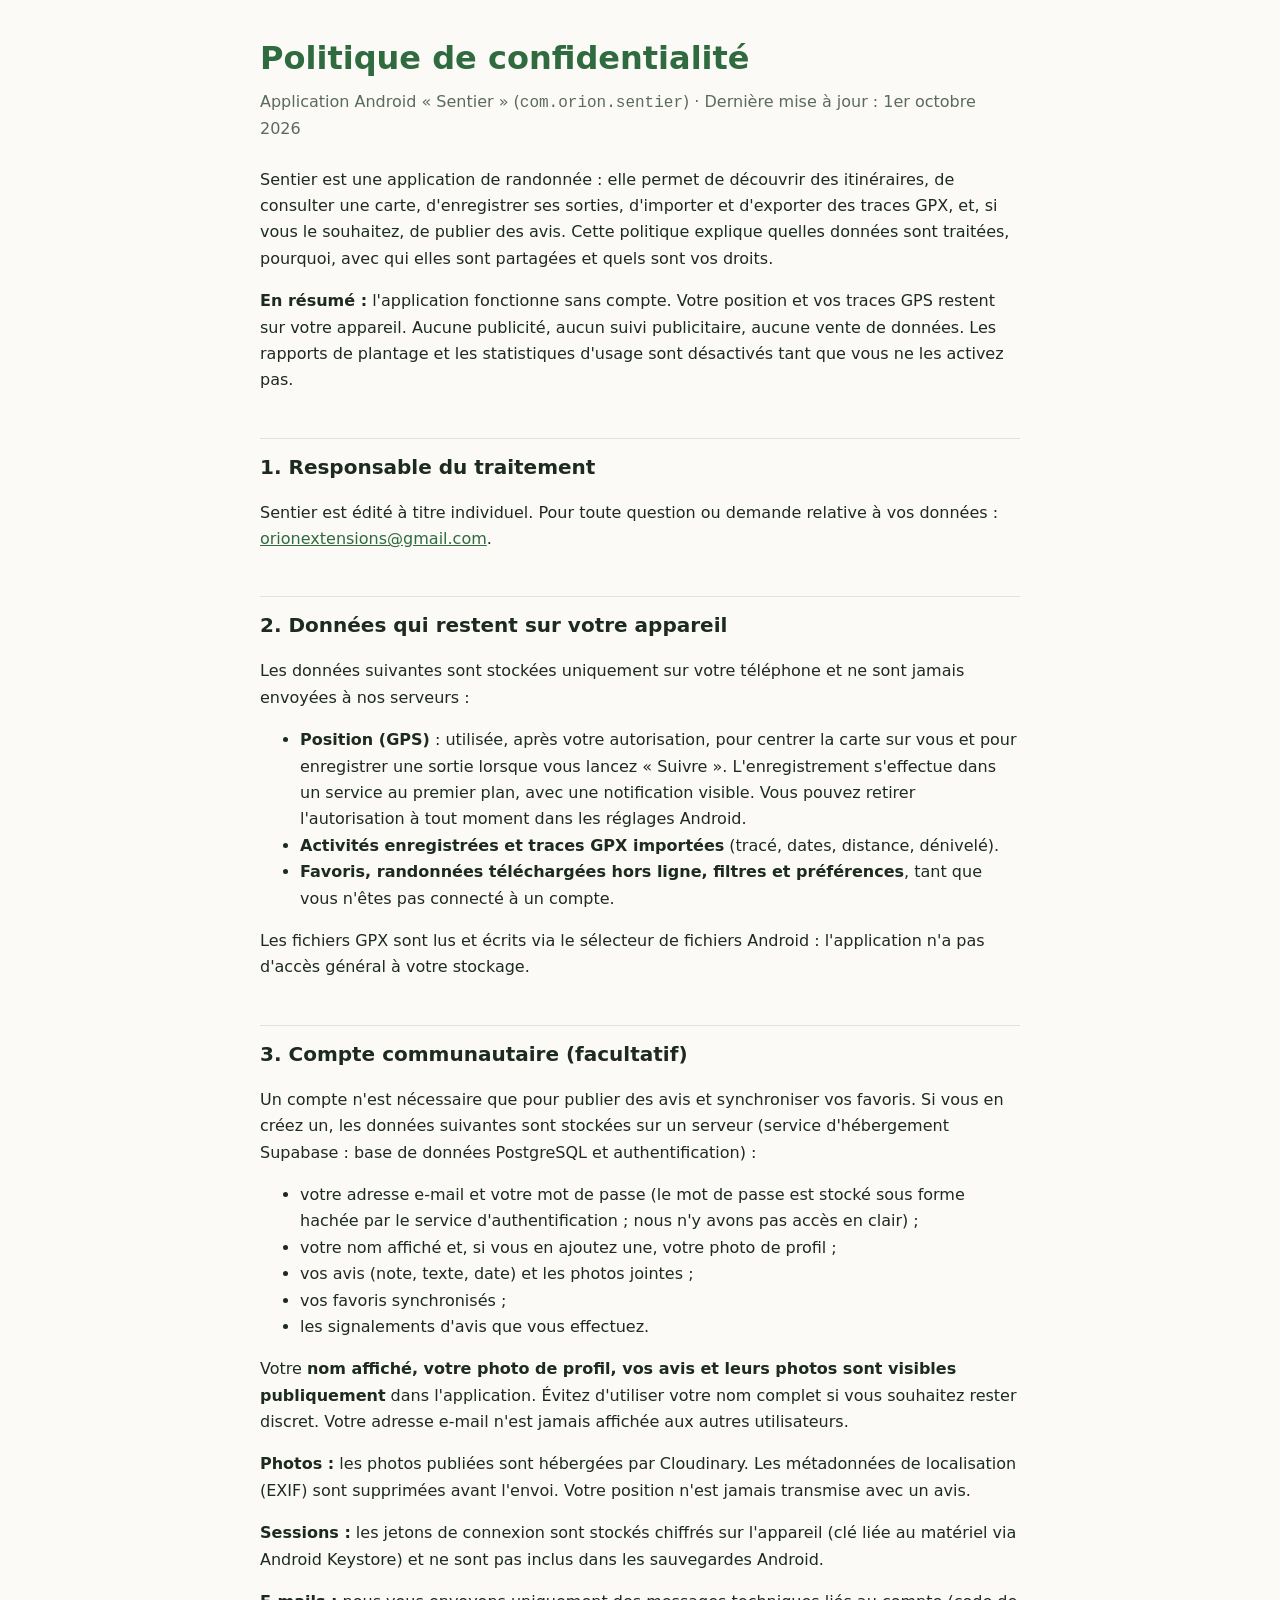
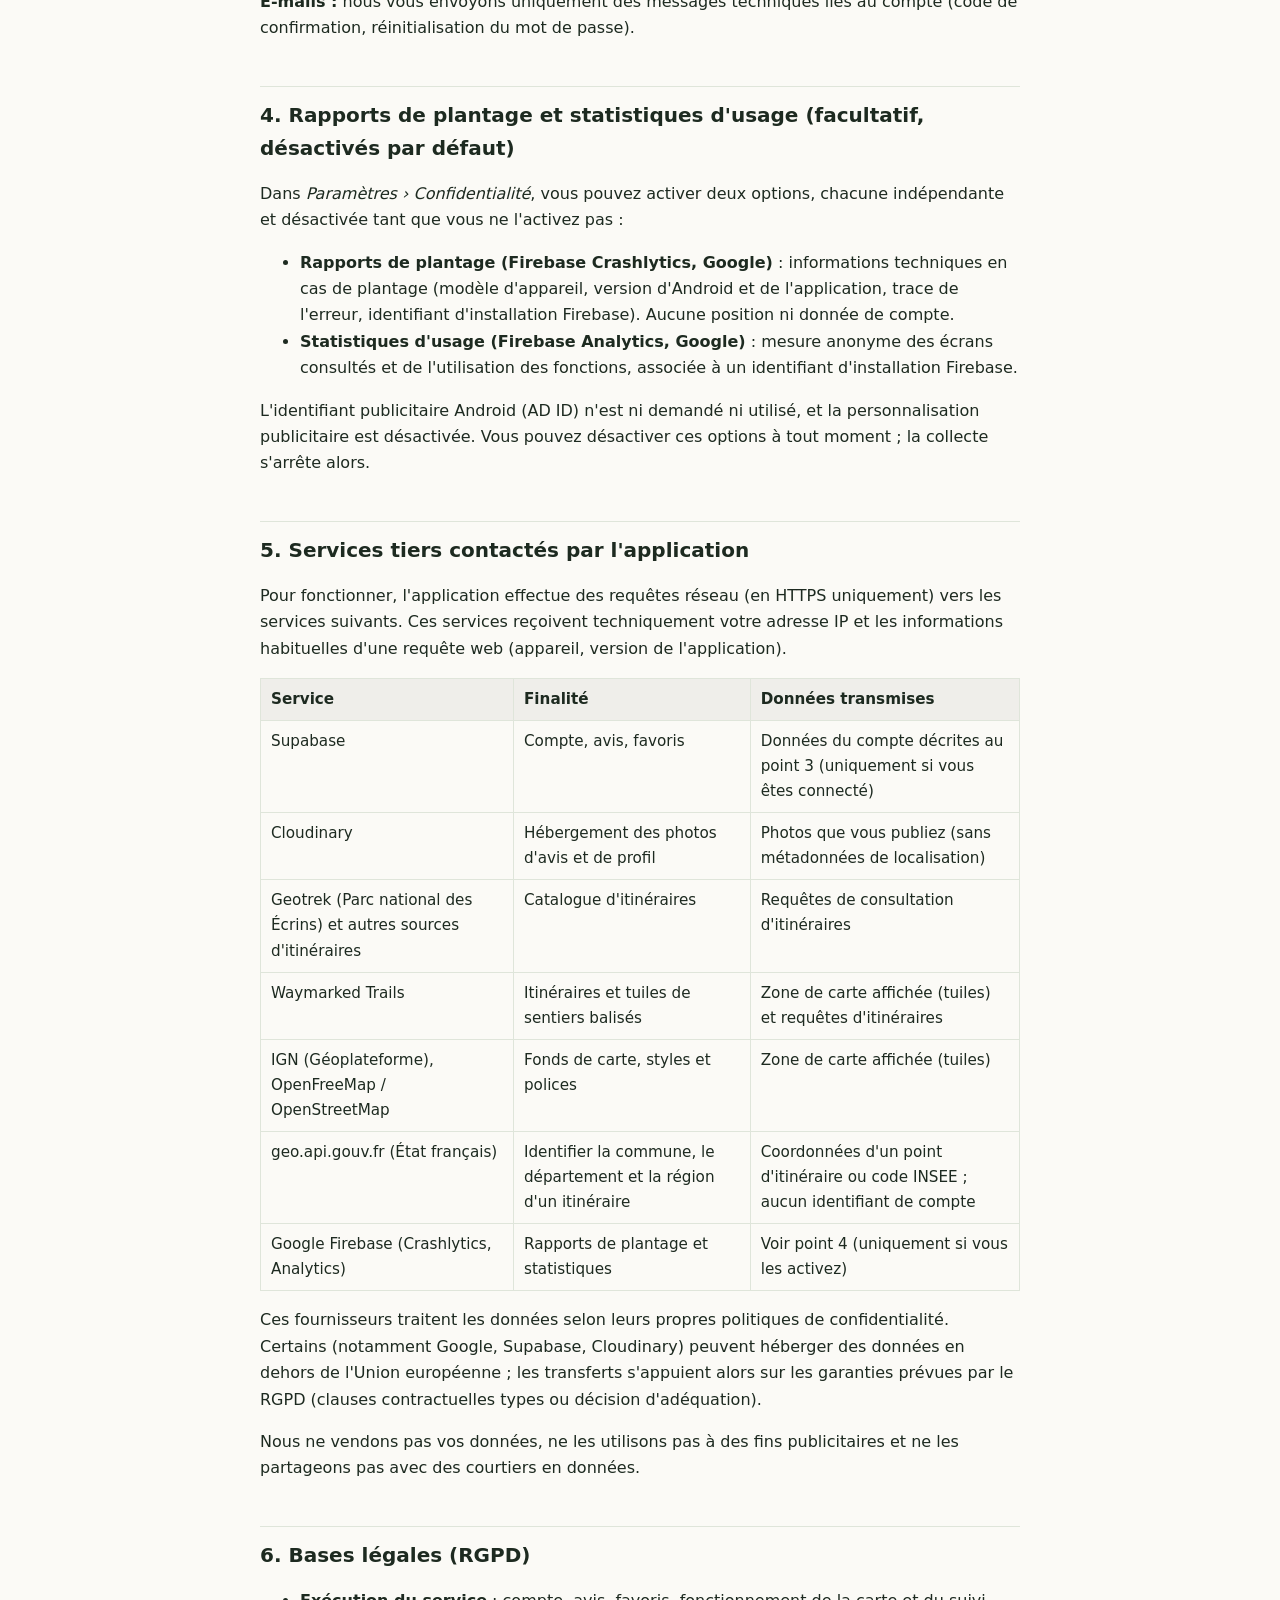
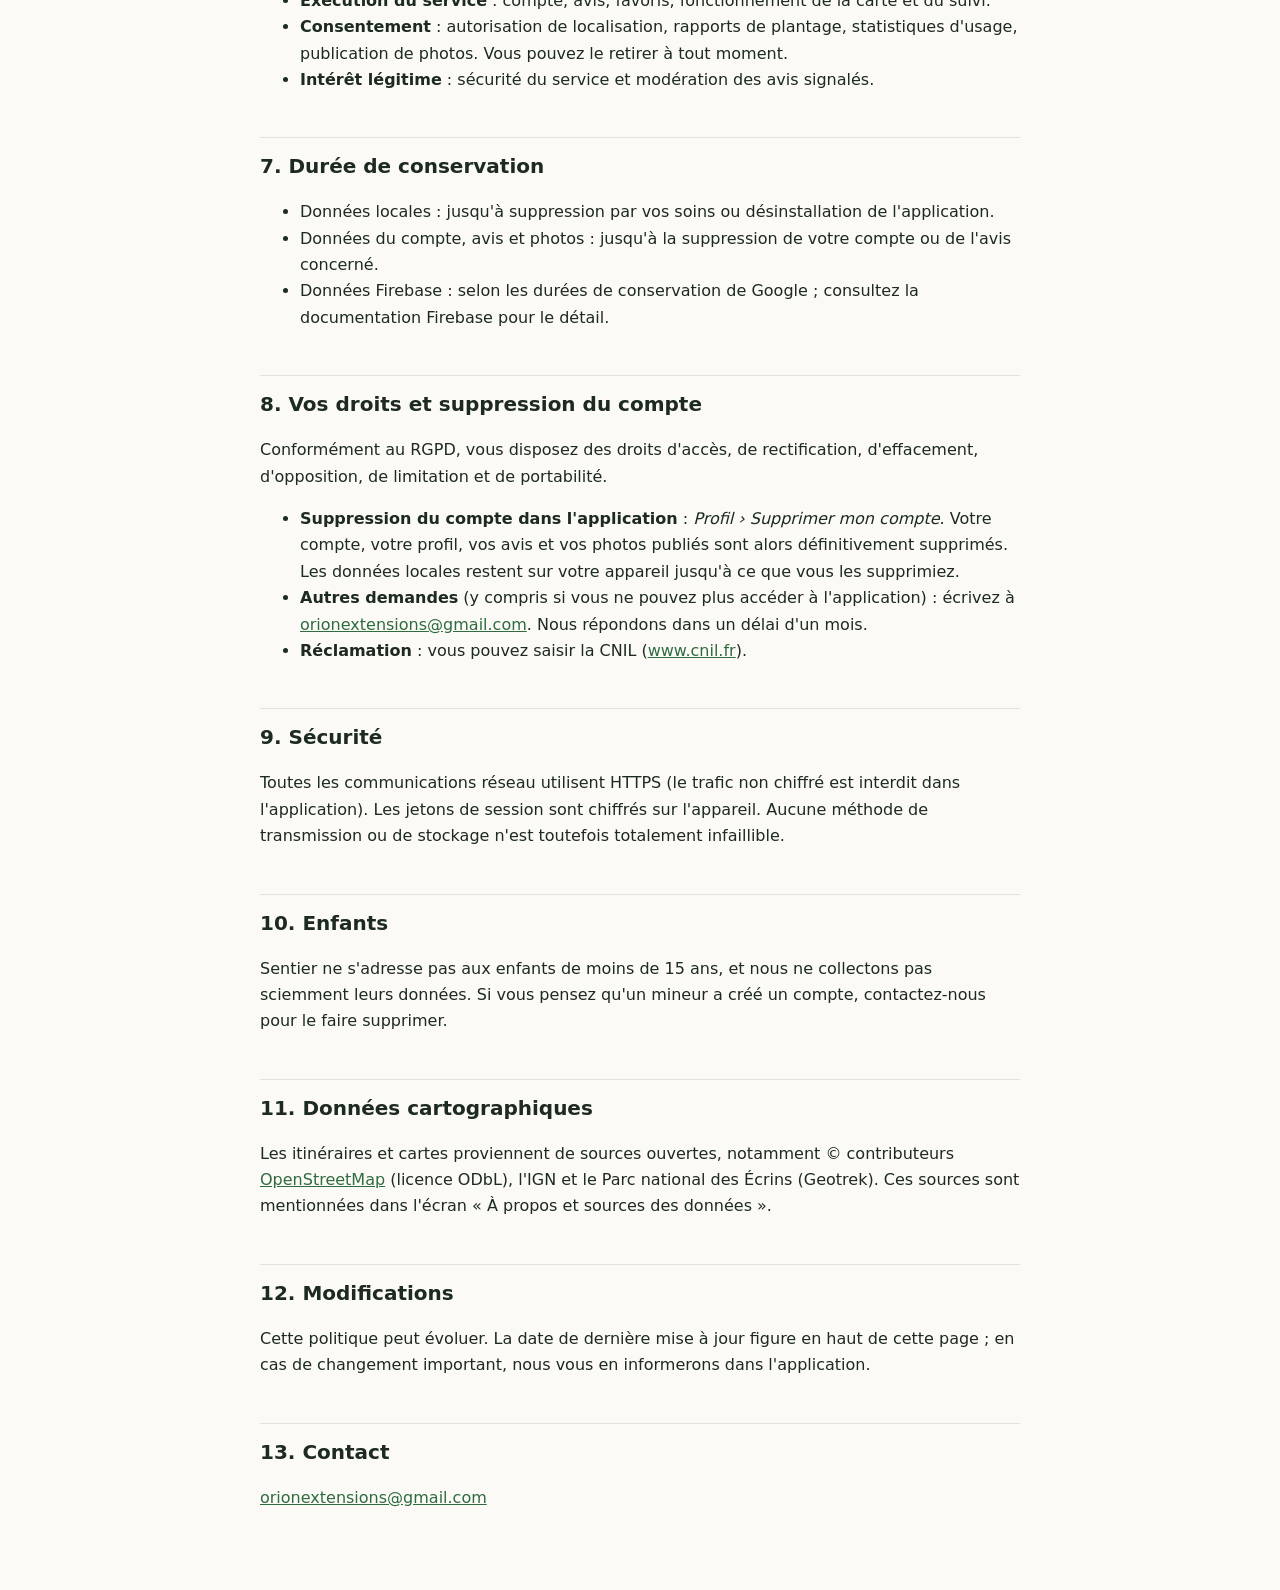
==== index.html @ d06ec228 "Add privacy policy" ====
<!doctype html>
<html lang="fr"><head><meta charset="utf-8"><meta http-equiv="refresh" content="0; url=privacy.html"><title>Sentier</title></head>
<body><a href="privacy.html">Politique de confidentialité de Sentier</a></body></html>
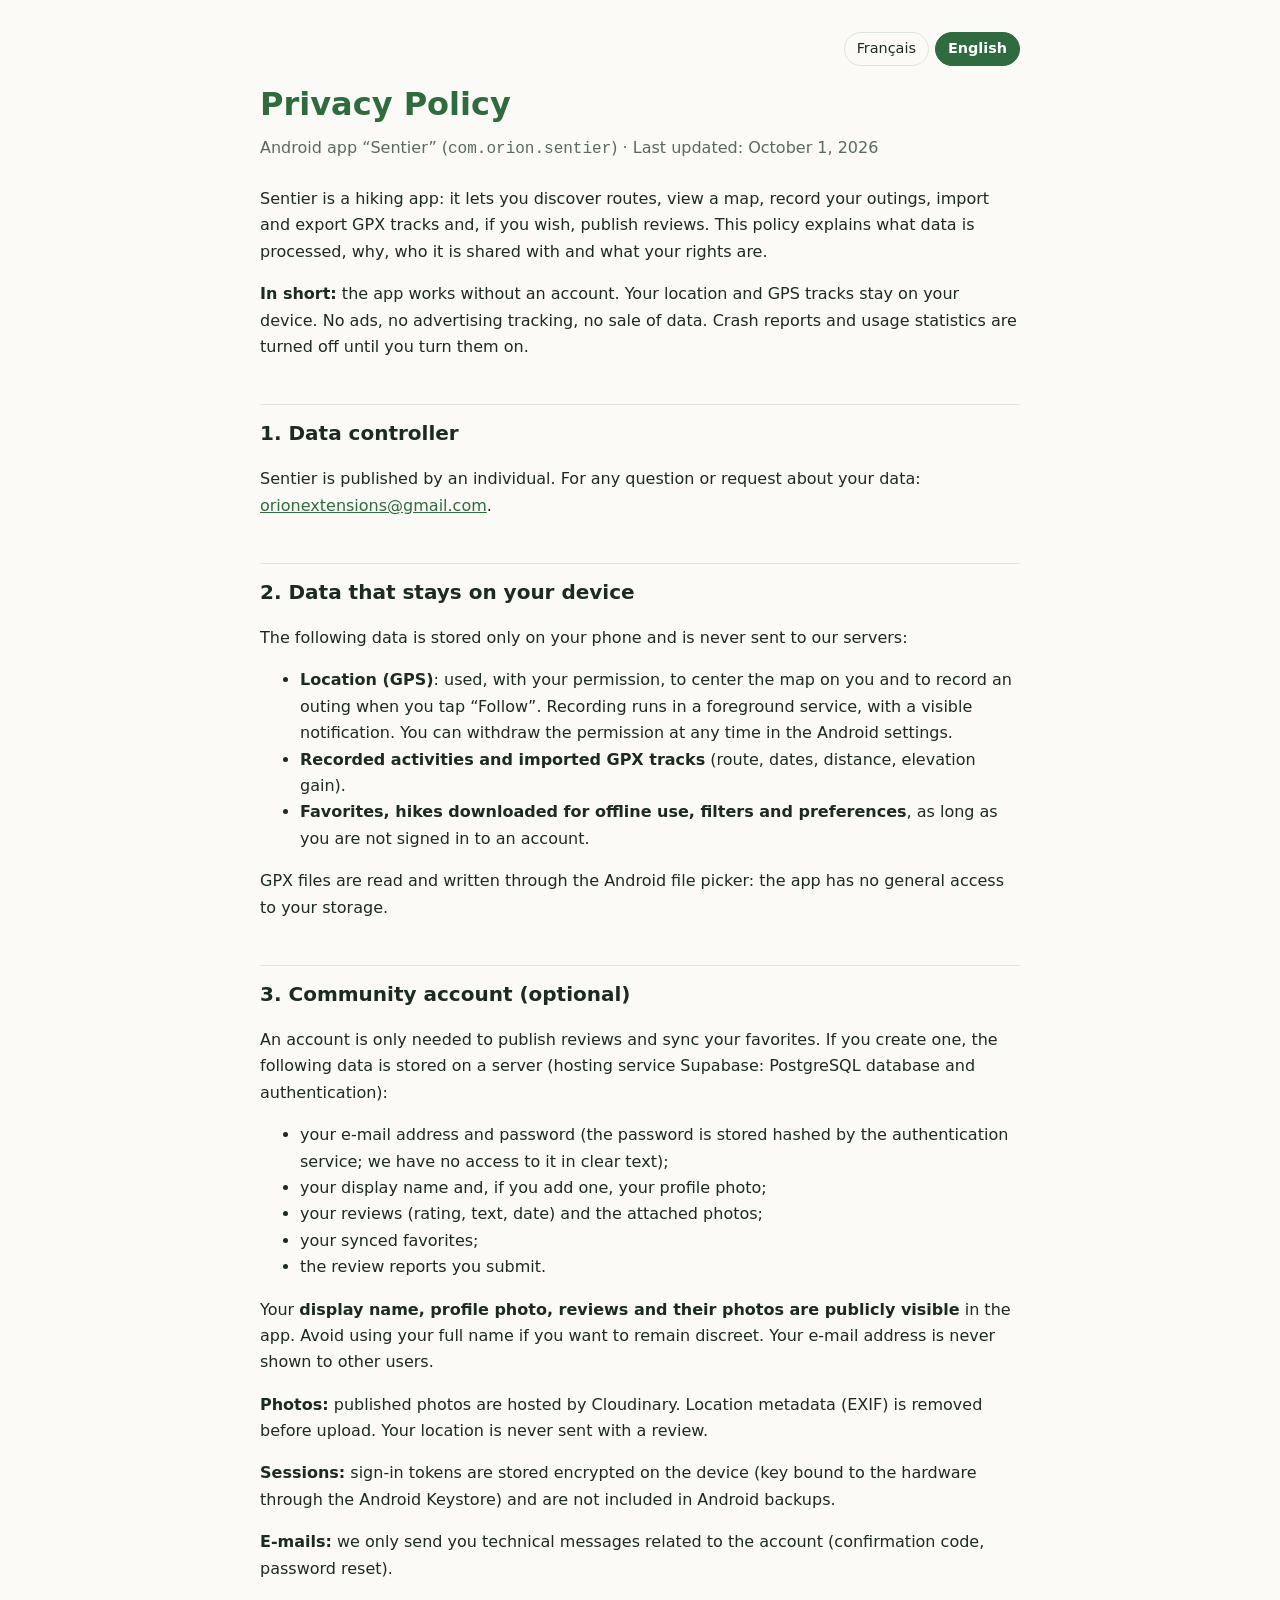
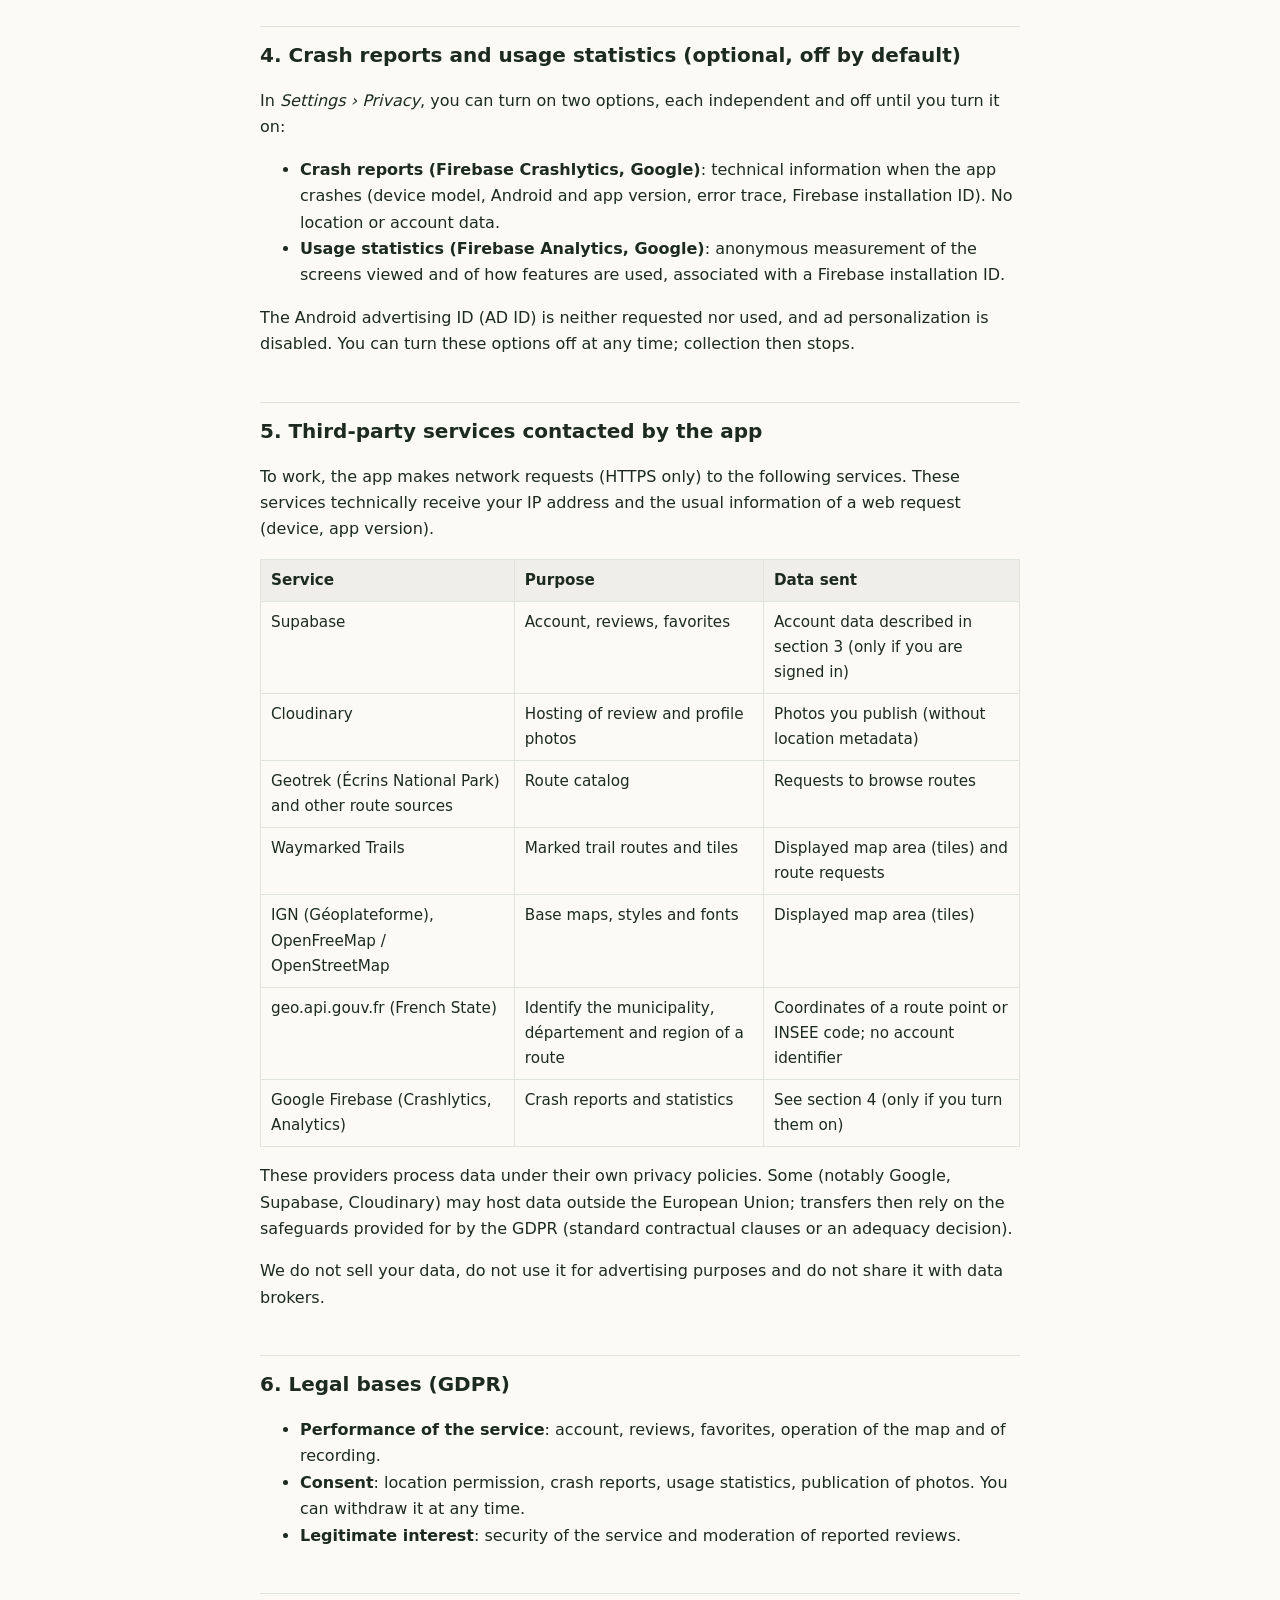
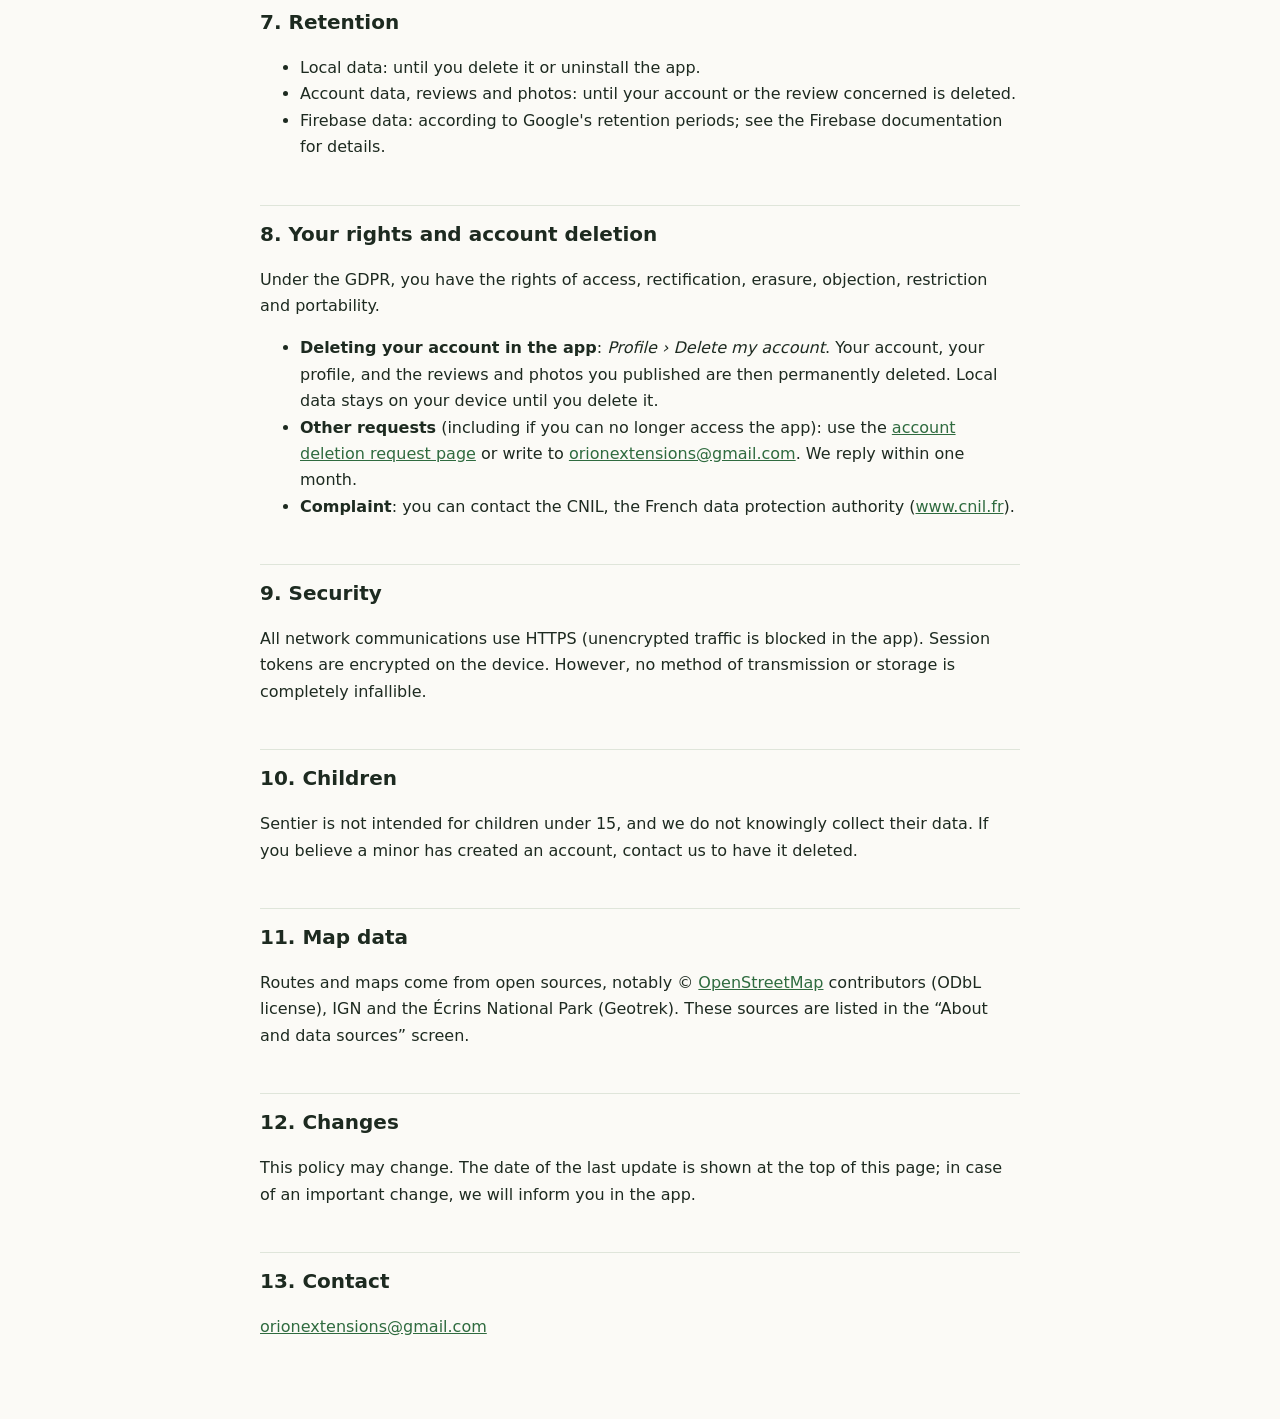
==== commit 4ef353c5: "Add lang" ====
--- a/index.html
+++ b/index.html
@@ -1,3 +1,10 @@
 <!doctype html>
-<html lang="fr"><head><meta charset="utf-8"><meta http-equiv="refresh" content="0; url=privacy.html"><title>Sentier</title></head>
-<body><a href="privacy.html">Politique de confidentialité de Sentier</a></body></html>
+<html lang="fr"><head><meta charset="utf-8"><meta name="viewport" content="width=device-width, initial-scale=1">
+<title>Sentier</title>
+<script>location.replace('privacy.html' + location.search);</script>
+<noscript><meta http-equiv="refresh" content="0; url=privacy.html"></noscript>
+</head>
+<body>
+<p><a href="privacy.html">Politique de confidentialité de Sentier</a> · <a href="privacy.html?lang=en">Sentier privacy policy</a></p>
+<p><a href="delete-account.html">Supprimer mon compte</a> · <a href="delete-account.html?lang=en">Delete my account</a></p>
+</body></html>
